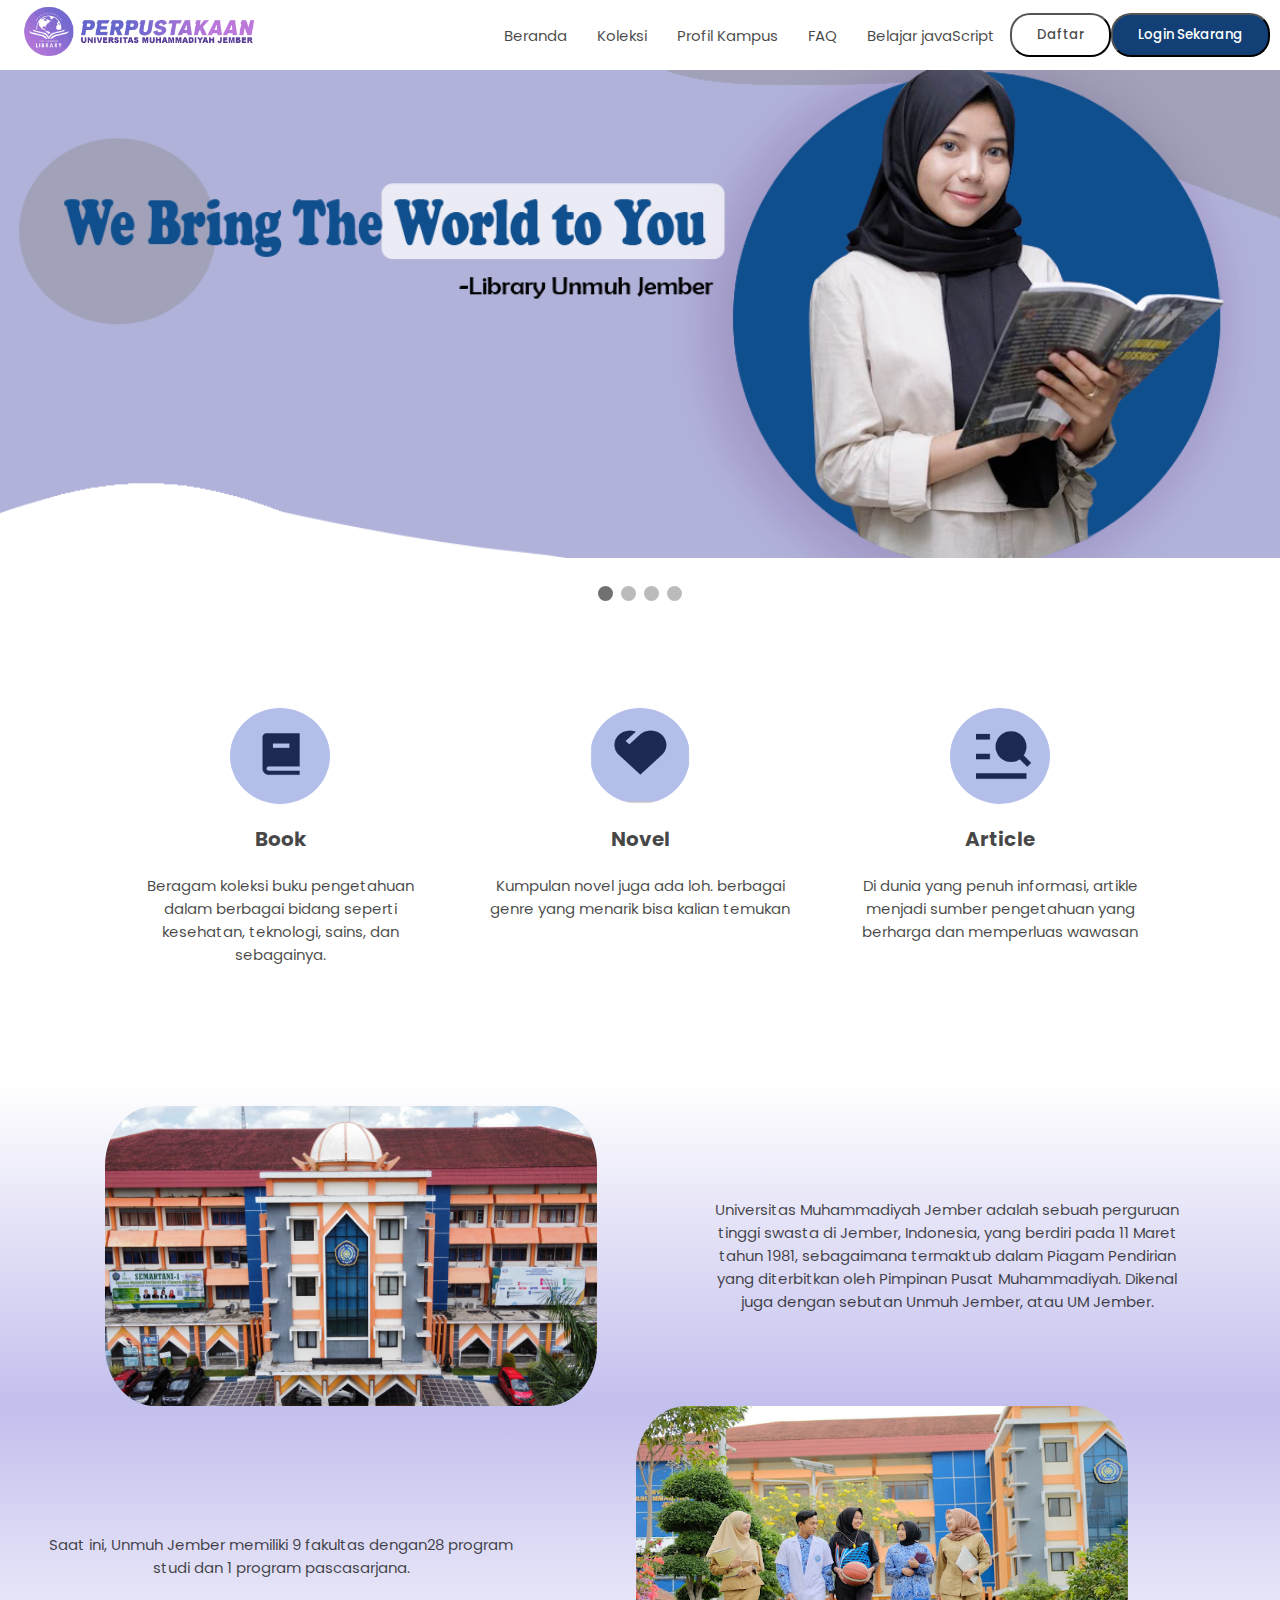
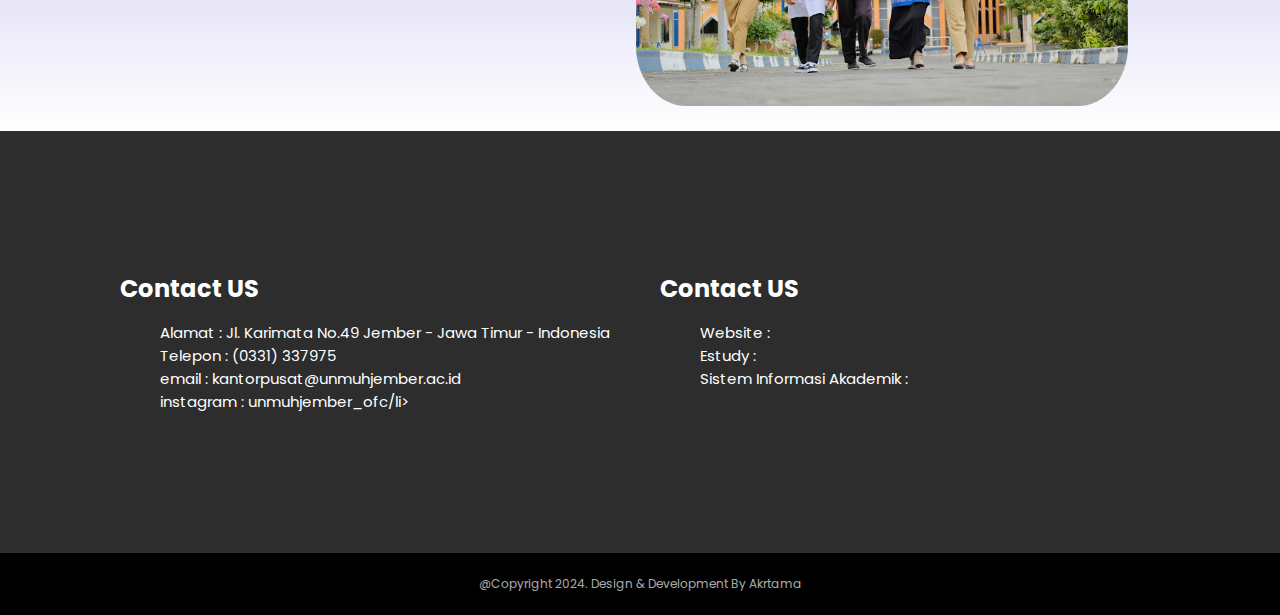
==== index.html @ 310d50aa "Tugas JavaScript" ====
<!DOCTYPE html>
<html lang="en">
<head>
    <meta charset="UTF-8">
    <meta name="viewport" content="width=device-width, initial-scale=1.0">
    <title>Document</title>
    <link rel="stylesheet" href="src/css/style.css">
    <link href="https://fonts.googleapis.com/css2?family=Poppins:ital,wght@0,100;0,200;0,300;0,400;0,500;0,600;0,700;0,800;0,900;1,100;1,200;1,300;1,400;1,500;1,600;1,700;1,800;1,900&display=swap" rel="stylesheet">
</head>
<body>
    <nav>
        <img src="src/image/logo_perpus.png" alt="logo" height="60px">
        <ul>
            <li><a href="">Beranda</a></li>
            <li><a href="#koleksi">Koleksi</a></li>
            <li><a href="#profil">Profil Kampus</a></li>
            <li><a href="">FAQ</a></li>
            <li><a href="/jsdasar.html">Belajar javaScript</a></li>
            <a href="/form.html"><button id="btn-registrasi">Daftar</button></a>
            <a href="#login"><button>Login Sekarang</button></a>
        </ul>
    </nav>
    <div class="carousel-container">
        <div class="mySlide fade">
            <img src="src/image/slide_1.png" alt="" width="100%" >
        </div>
        <div class="mySlide fade">
            <img src="src/image/slide_2.png" alt="" width="100%">
        </div>
        <div class="mySlide fade">
            <img src="src/image/slide_3.png" alt="" width="100%">
        </div>
        <div class="mySlide fade">
            <img src="src/image/slide_4.png" alt="" width="100%">
        </div>
       
    </div>
   
    <br>
    <div style="text-align:center">
        <span class="dot"></span> 
        <span class="dot"></span> 
        <span class="dot"></span> 
        <span class="dot"></span> 
      </div>

<div class="content-koleksi" id="koleksi">
    <div class="row">
        <div class="col-3">
            <a href="jsdasar.html"><img  src="src/image/book.png" alt="" ></a><h2>Book</h2>
            <p>Beragam koleksi buku pengetahuan dalam berbagai bidang seperti kesehatan, teknologi, sains, dan sebagainya.</p>
        </div>
        <div class="col-3">
            <img src="src/image/novel.png" alt=""><h2>Novel</h2>
            <p>Kumpulan novel juga ada loh. berbagai genre yang menarik bisa kalian temukan</p>
        </div>
        <div class="col-3">
            <img src="src/image/artikel.png" alt=""><h2>Article</h2>
            <p>Di dunia yang penuh informasi, artikle menjadi sumber pengetahuan yang berharga dan memperluas wawasan</p>
        </div>
    </div>
</div>
<div class="content-profil" id="profil">
    <div class="profil1 ">
    <img src="src/image/profil_unmuh.jpg" alt="" id="image_profil1">
    <p>Universitas Muhammadiyah Jember adalah sebuah perguruan tinggi swasta di Jember, Indonesia, yang berdiri pada 11 Maret tahun 1981, sebagaimana termaktub dalam Piagam Pendirian yang diterbitkan oleh Pimpinan Pusat Muhammadiyah. Dikenal juga dengan sebutan Unmuh Jember, atau UM Jember.</p>
</div>
<div class="profil1">
    <p style="padding-left: 10px;">
        Saat ini, Unmuh Jember memiliki 9 fakultas dengan28 program studi dan 1 program pascasarjana.
        </p>
    <img style="text-align: right;" src="src/image/jurusan.jpg" alt="">
</div>
</div>
<footer>
    <div class="row">
        <div class="col-5">
            <div class="contact">
                <h2>Contact US
            <ul>
                <li>Alamat : Jl. Karimata No.49 Jember - Jawa Timur - Indonesia </li>
                <li>Telepon : (0331) 337975</li>
                <li>email : kantorpusat@unmuhjember.ac.id</li>
                <li>instagram : unmuhjember_ofc/li>
            </ul>
        </h2>
        </div>
        </div>
            <div class="col-5">
                <div class="system">
                    <h2>Contact US
                <ul>
                    <li>Website :</li>
                    <li>Estudy :</li>
                    <li>Sistem Informasi Akademik :</li>
                </ul>
            </h2>
            </div>
    
</div>
</footer>
<div class="sub-footer">
    <p>@Copyright 2024. Design & Development By Akrtama</p>
</div> 
<script src="src/javaScript/main.js"></script>
</body>

</html>
---- src/css/style.css ----
:root {
    --button-color: #124076;
    --font-color:rgba(0, 0, 0, 0.719);

  }
*{
    font-family: "Poppins", sans-serif;
  }
body{
    margin: 0;
    padding: 0;
}
nav{
    
    display: flex;
    position: fixed;
    justify-content: space-between;
    padding-left: 20px;
    height: 70px;
    z-index: 1;
    background-color: white;
    width: 100%;
}
nav img{
    padding-top: 2px;
}
nav ul {
    display: flex;
    list-style: none;
    text-decoration: none;
    align-items: center;
    justify-content: center;
    padding-right: 30px;

}
nav ul li{
    padding: 0px 15px;

}
nav ul li a{
    font-size: 15px;
    text-decoration: none;
    color: var(--font-color);
    
}
nav ul button {
    padding: 10px 25px;
    background-color:var(--button-color);
    color: white;
    border-radius: 20px;
    font-size: 16;
    font-weight: 500;
}
nav ul button:hover {
    padding: 10px 25px;
    background-color:var(--button-color);
    color: white;
    border-radius: 20px;
    font-size: 16;
    font-weight: 700;
}
#btn-registrasi{
    background-color: transparent;
    color: var(--font-color);
}
#btn-registrasi:hover{
    background-color: var(--button-color);
    color: white;
}
/*
index
*/

.carousel-container {
    width: 100%;
    position: relative;
    margin: auto;
    padding-top: 70px;
    
}
.mySlide{
    display: none;
}
img {
    vertical-align: middle;
}
.dot   {
    height: 15px;
    width: 15px;
    margin: 0 2px;
    background-color: #bbb;
    border-radius: 50%;
    display: inline-block;
    transition: background-color 0.6s ease;
}
.active {
    background-color: #717171;
  }
.fade {
    animation-name: fade;
    animation-duration: 2s;
  }

@keyframes fade{
    from {opacity: 50%;}
    to {opacity: 100%;}
}


.content-koleksi{
    padding:20px;
}

.row{
    display:flex;
    margin: 80px;
    justify-content: center;
    
    
}
.col-3{
    width: 30%;
    text-align: center;
    padding: 0px 25px;
    
}
.col-3 img{
    border-radius: 50%;
    width: 100px;
}
.col-3 h2 {
    margin: 20px;
    font-size: 20px;
    font-weight: bold;
    color:var(--font-color);
    font-family: "Poppins", sans-serif;
}
.col-3 p{
    color: var(--font-color);
    font-family: "Poppins", sans-serif;
    font-size: 15px;
}

.col-5 {
    width: 50%;
    padding:20px;
}
.col-5 ul{
    list-style: none;
    font-size: 15px;
    font-weight: normal;

}

.content-profil {
    background-image: linear-gradient(to bottom, #ffffff, #8b84dd85,#ffffff);
    padding: 25px;
}
.content-profil img{
    position: relative;
    width: 40%;
    height: 300px;
    border-radius: 20%;
    padding: 0 80px;
    animation: pulse 6s ease-in-out ;

}
@keyframes pulse{
    0%{
        transform: translate(-50%, -50%) scale(1);
        opacity: 1;
    }
    50%{
        transform:  scale(1.2);
        opacity: 0.7;
    }
    100%{
        transform: scale(1);
        opacity: 1;
    }
}
.profil1{
    display: inline-block;
    border-radius: 5%;
    width: 100%;
    position: relative;
    
}
.profil1 p {
    padding-right: 25px;
    padding-left: 20px;
    display:inline-block;
    vertical-align: middle;
    width: 40%;
    color: var(--font-color);
    font-family: "Poppins", sans-serif;
    font-size: 15px;
    text-align: center;

}

footer{
    background-color: #000000d2;
    color: white;
    height: 100%;
    padding: 20px;
    margin: 0%;
}
.sub-footer {
    background-color: black;
    color:rgba(255, 255, 255, 0.678);
    width: 100%;
    text-align: center;
    padding: 10px 0px;
    font-size: 12px;
}

/*
form
*/
section{
    position: relative;
    margin: auto;
    width: 100%;
    padding-top :100px;
}
section h1{
    text-align: center;
    color: var(--font-color);
    font-size: 30px;

}

input, 
textarea
{
    width: 100%;
    height: 20px;
    padding: 10px;
    margin: 2px;
    border-radius: 10px;
}
select{
    padding: 10px;
    width: 100%;
    margin: 2px;
    border-radius: 10px;
    
}
#alamat{
    height: 100px;
}
#jk,
#hobi{
    margin: 10px;
    width: 20px;
}

label{
    padding: 10px;
}

.parent-section{
    display: flex;
    padding: 0px 40px;
}
.section50{
    width: 45%;
    align-items: center;
    justify-content: space-between;
    padding: 30px;
}
.btn-submit{
text-align: center;
padding: 30px;
}

.btn-submit button{
    padding: 10px 20px;
    border-radius: 20px;
    background-color: var(--button-color);
    color: white;
    font-weight: medium;
    
}
.btn-submit button:hover{
    padding: 10px 20px;
    border-radius: 20px;
    background-color: var(--button-color);
    color: white;
    font-weight: bold;
    
}
.content-js{
    margin: 0px 200px;
}
.content-js input{
    width: 50px;
    padding: 5px;
    border: 1px solid var(--font-color);
    border-radius: 10px;
    height: 10px;
}
.class-operator{
    display: flex;
    align-items: center;
    justify-content: space-between;
    width: 400px;
    
}
.class-pop{
    display: flex;
    align-items: center;
    justify-content: space-between;
    width: 400px;
    
}
.class-operator p {
    margin: 0px 10px;

}
.content-js img{
    text-align: center;
    width: 100%;
}
.class-operator button {
    padding: 5px 20px;
    border-radius: 20px;
    background-color: none;
    color: var(--font-color);
}
.class-operator button:hover {
    padding: 5px 20px;
    border-radius: 20px;
    background-color: var(--button-color);
    color: white;
}
.class-pop button {
    padding: 10px 20px;
    border-radius: 20px;
    color: white;
    background-color: var(--button-color);
    font-size: 20px;
}
.class-pop button:hover {
    padding: 10px 20px;
    border-radius: 20px;
    background-color: transparent;
    color: var(--button-color);
    font-size: 20px;
}
/*
.section50{ 
    display: flex;
}*/
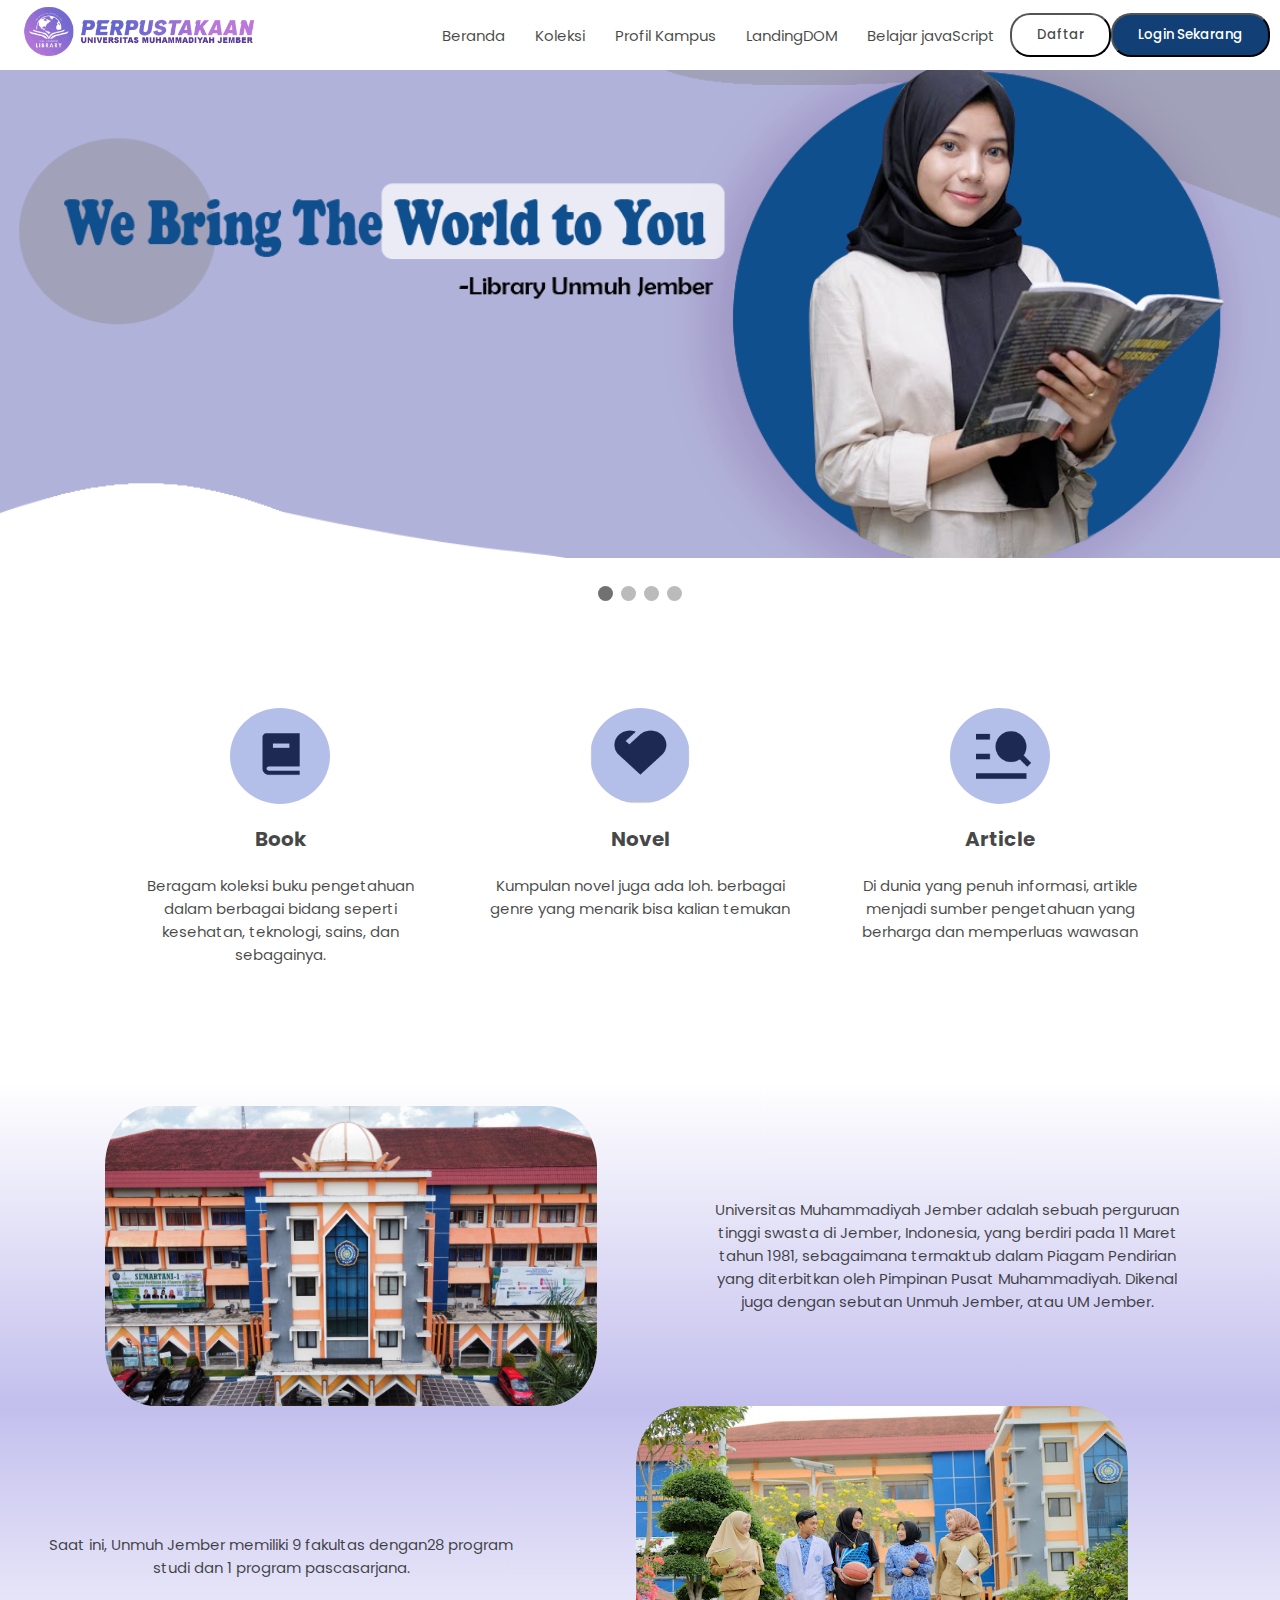
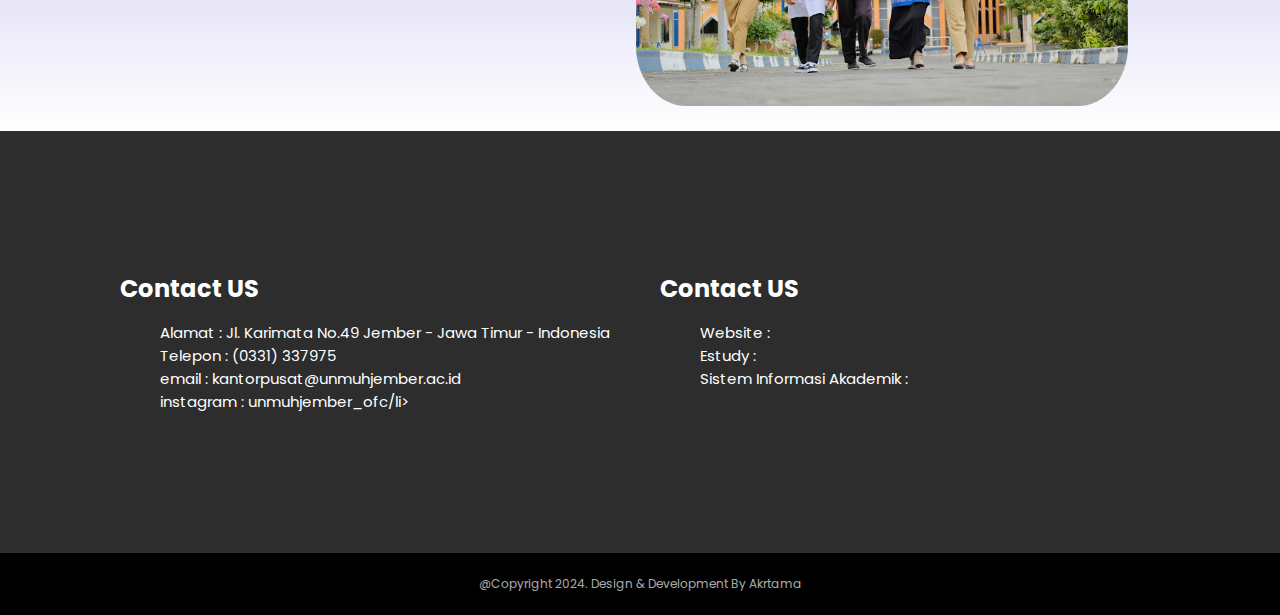
==== commit bd41e1c6: "Update index" ====
--- a/index.html
+++ b/index.html
@@ -14,9 +14,9 @@
             <li><a href="">Beranda</a></li>
             <li><a href="#koleksi">Koleksi</a></li>
             <li><a href="#profil">Profil Kampus</a></li>
-            <li><a href="">FAQ</a></li>
-            <li><a href="/jsdasar.html">Belajar javaScript</a></li>
-            <a href="/form.html"><button id="btn-registrasi">Daftar</button></a>
+            <li><a href="JavaScriptDOM/landingDOM.html">LandingDOM</a></li>
+            <li><a href="jsdasar.html">Belajar javaScript</a></li>
+            <a href="form.html"><button id="btn-registrasi">Daftar</button></a>
             <a href="#login"><button>Login Sekarang</button></a>
         </ul>
     </nav>
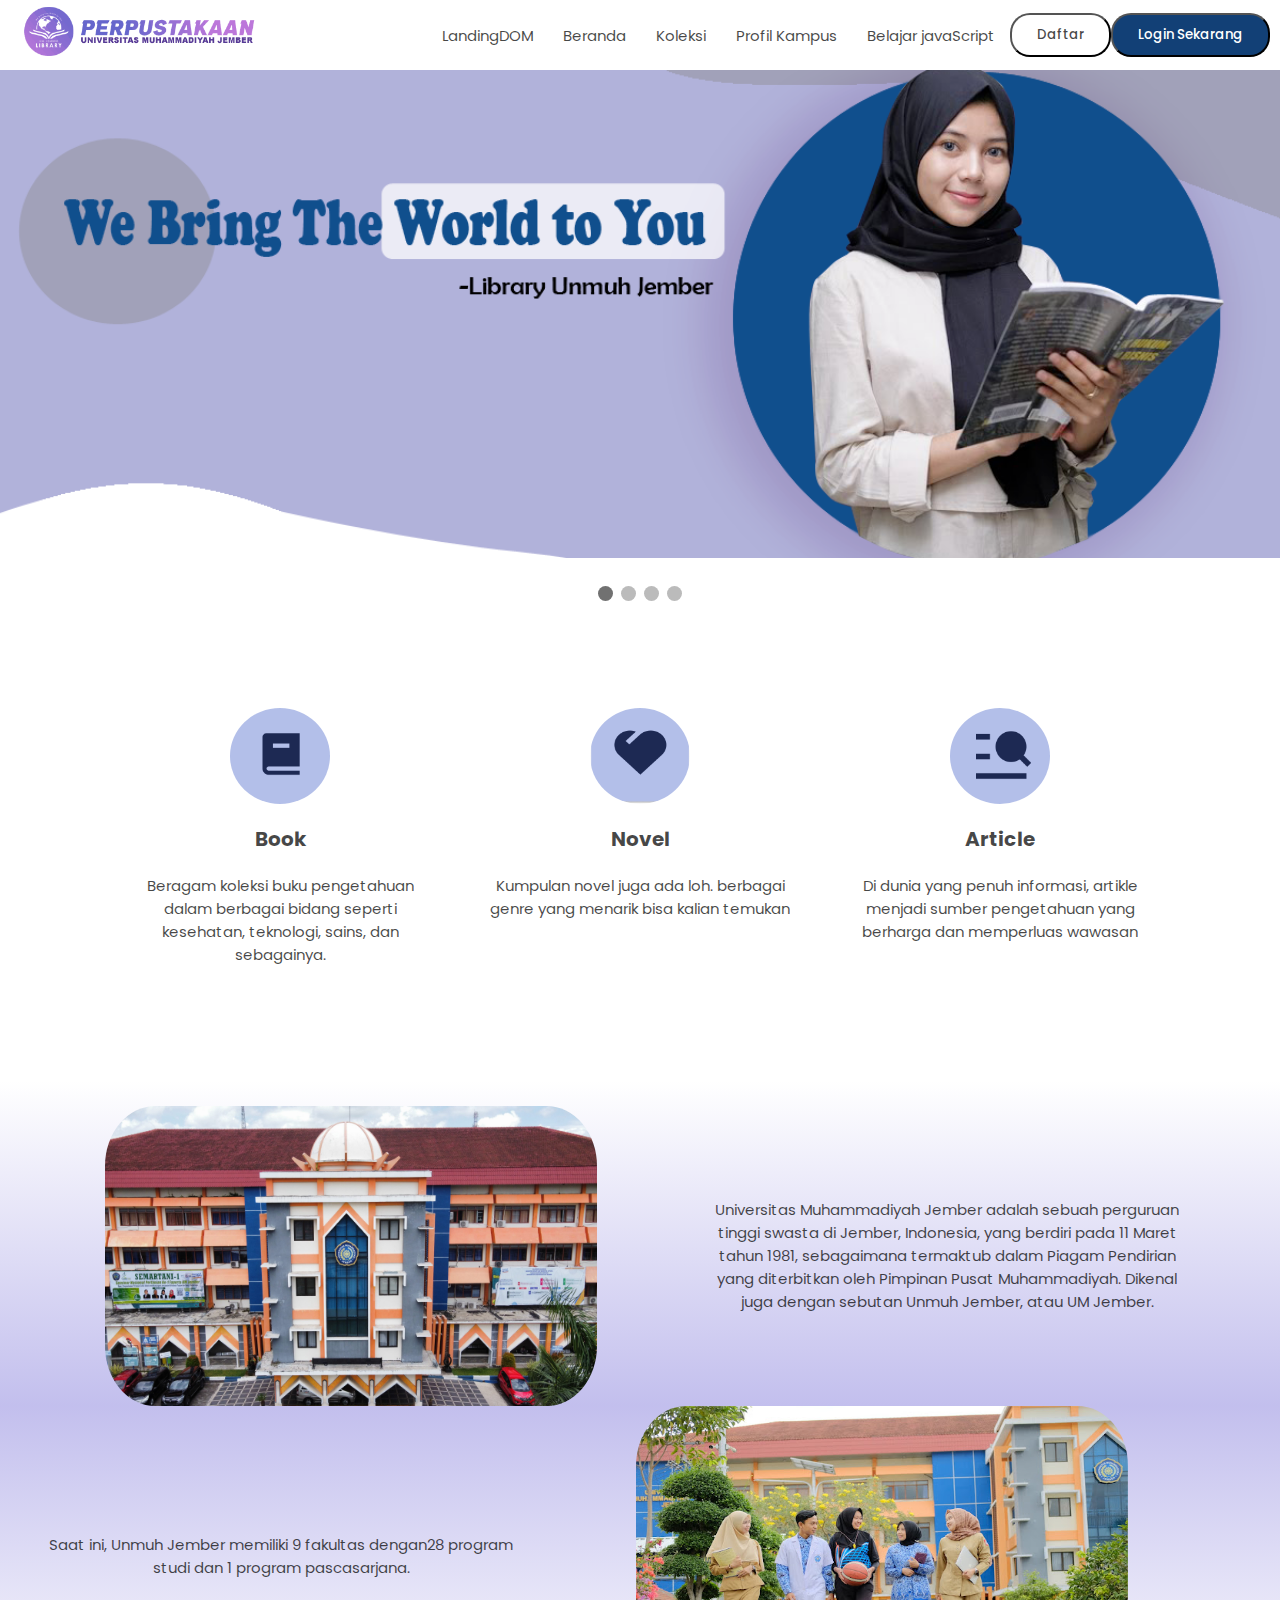
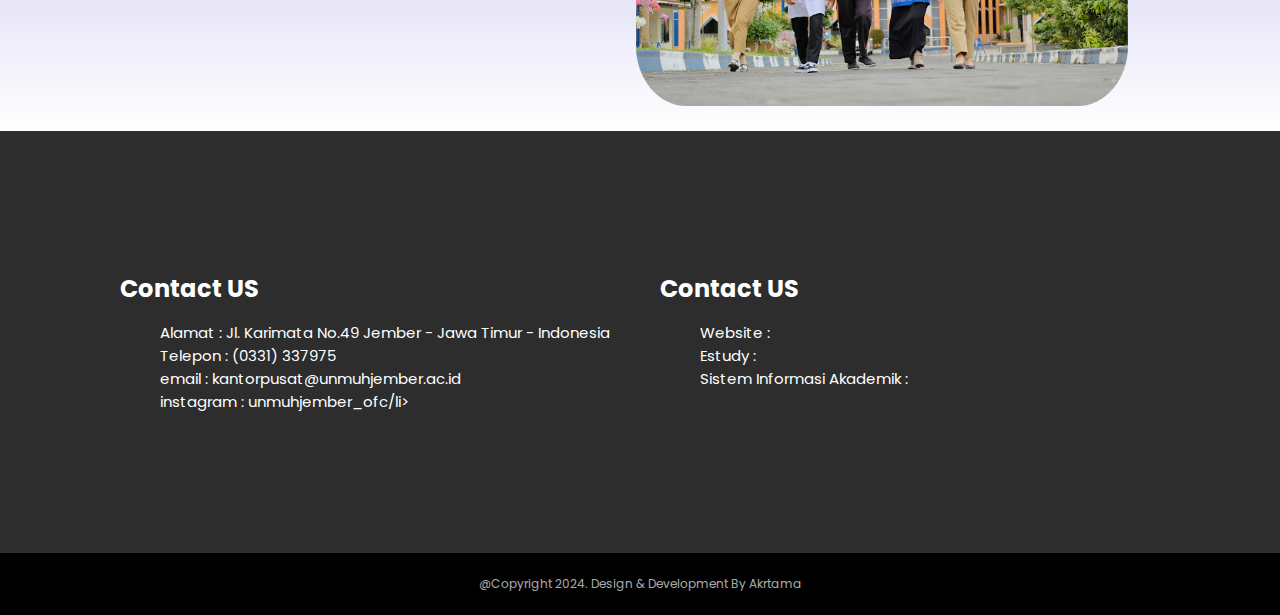
==== commit 7b4523ef: "Tugas 8 product Array api" ====
--- a/index.html
+++ b/index.html
@@ -11,10 +11,10 @@
     <nav>
         <img src="src/image/logo_perpus.png" alt="logo" height="60px">
         <ul>
+            <li><a href="JavaScriptDOM/landingDOM.html">LandingDOM</a></li>
             <li><a href="">Beranda</a></li>
-            <li><a href="#koleksi">Koleksi</a></li>
+            <li><a href="productArray.html">Koleksi</a></li>
             <li><a href="#profil">Profil Kampus</a></li>
-            <li><a href="JavaScriptDOM/landingDOM.html">LandingDOM</a></li>
             <li><a href="jsdasar.html">Belajar javaScript</a></li>
             <a href="form.html"><button id="btn-registrasi">Daftar</button></a>
             <a href="#login"><button>Login Sekarang</button></a>
--- a/src/css/style.css
+++ b/src/css/style.css
@@ -349,7 +349,94 @@
     color: var(--button-color);
     font-size: 20px;
 }
-/*
-.section50{ 
-    display: flex;
-}*/+
+/*prudukArray*/
+#listProduk{
+    display: flex;
+    justify-content: center;
+    flex-wrap: wrap;
+    padding: 0px 20px;
+
+}
+.card{
+    height: 500px;
+    width: 180px;
+    text-align: center;
+    border: 1px solid none;
+    border-radius: 20px;
+    margin: 10px;
+    
+}
+.card-image{
+    padding-top: 20px;
+    height: 224px;
+  
+}
+.card-image img {
+    height: 100%;
+    box-shadow: 3px 8px 10px rgba(95, 84, 84, 0.5);
+    
+}
+
+.card-title{
+    font-family: "Poppins", sans-serif;
+    font-size: 14px;
+    font-weight: medium;
+    text-transform:uppercase;
+}
+.card-text {
+    width: 180px; 
+    white-space: nowrap; 
+    overflow: hidden; 
+    text-overflow: ellipsis;
+    font-family: "Poppins", sans-serif;
+    font-size: 12px;
+    font-weight: normal;
+    padding-bottom :10px;
+}
+
+.btn-buy{
+    border: none;
+    background-color: rgb(21, 190, 21);
+    padding:10px 20px;
+    font-size: 12px;
+    font-weight: medium;
+    border-radius: 20px;
+    text-decoration: none;
+    color: rgb(0, 0, 0);
+
+}
+.btn-buy:hover {
+    border: none;
+    background-color: rgb(253, 239, 44);
+    padding:12px 22px;
+    font-size: 13px;
+    font-weight: bold;
+    border-radius: 20px;
+    text-decoration: none;
+    color: rgb(7, 7, 7);
+    
+}
+.banner{
+    position: relative;
+    
+}
+.title-baner{
+    position: absolute;
+    padding-top:120px;
+    padding-left: 200px;
+    font-family: "Madimi One", sans-serif;
+    font-weight: 400;
+    font-style: normal;
+    font-size: 50px;
+    color: var(--font-color);
+}
+#p-banner{
+    position: absolute;
+    padding-top:200px;
+    padding-left: 200px;
+    width: 400px;
+    font-family:"Poppins", sans-serif ;
+    font-size: 14px;
+    color: rgba(0, 0, 0, 0.705);
+}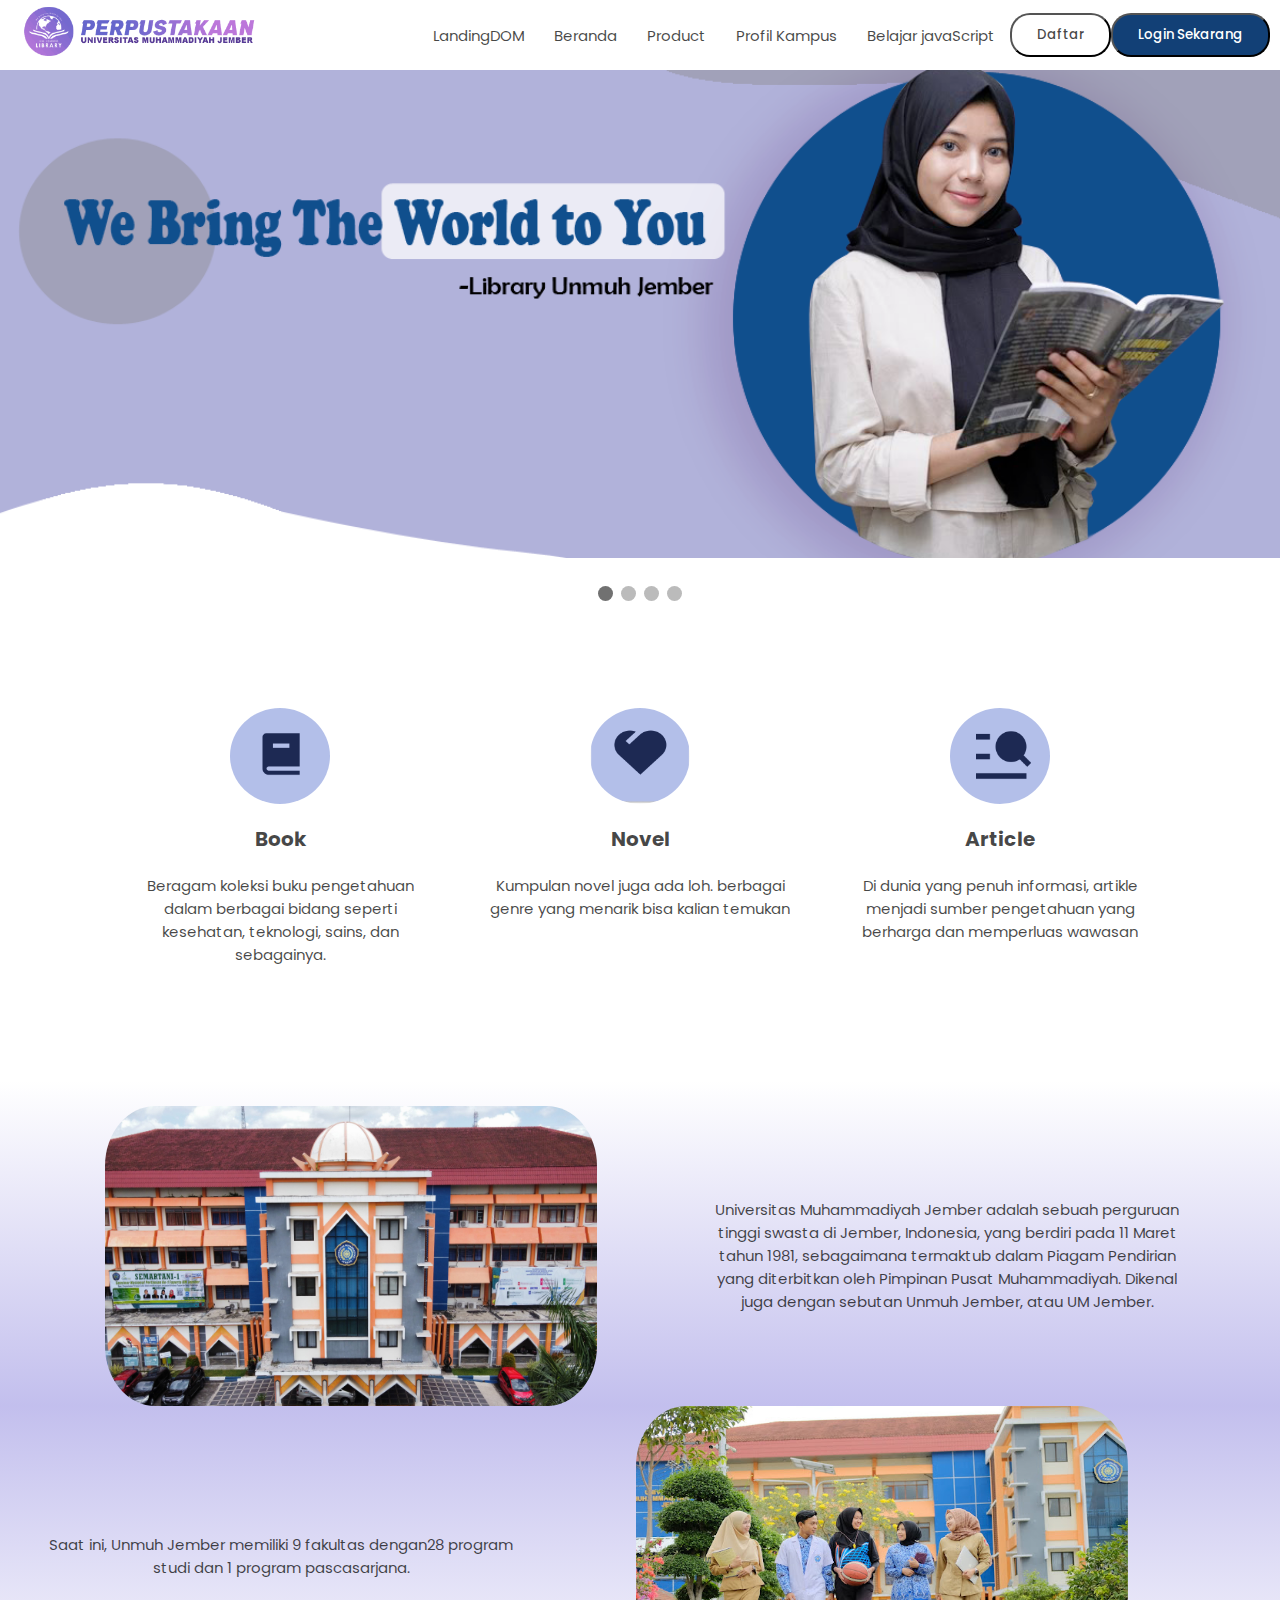
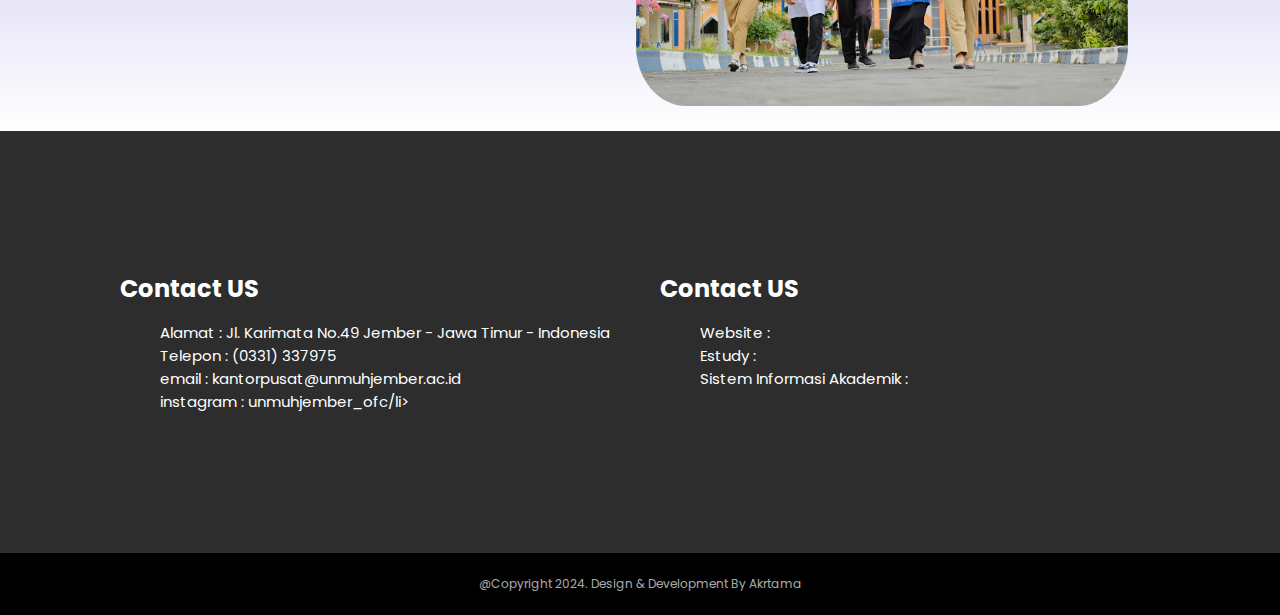
==== commit aeaf5ecf: "Tugas 8 produkApi" ====
--- a/index.html
+++ b/index.html
@@ -13,7 +13,7 @@
         <ul>
             <li><a href="JavaScriptDOM/landingDOM.html">LandingDOM</a></li>
             <li><a href="">Beranda</a></li>
-            <li><a href="productArray.html">Koleksi</a></li>
+            <li><a href="productApi.html">Product</a></li>
             <li><a href="#profil">Profil Kampus</a></li>
             <li><a href="jsdasar.html">Belajar javaScript</a></li>
             <a href="form.html"><button id="btn-registrasi">Daftar</button></a>
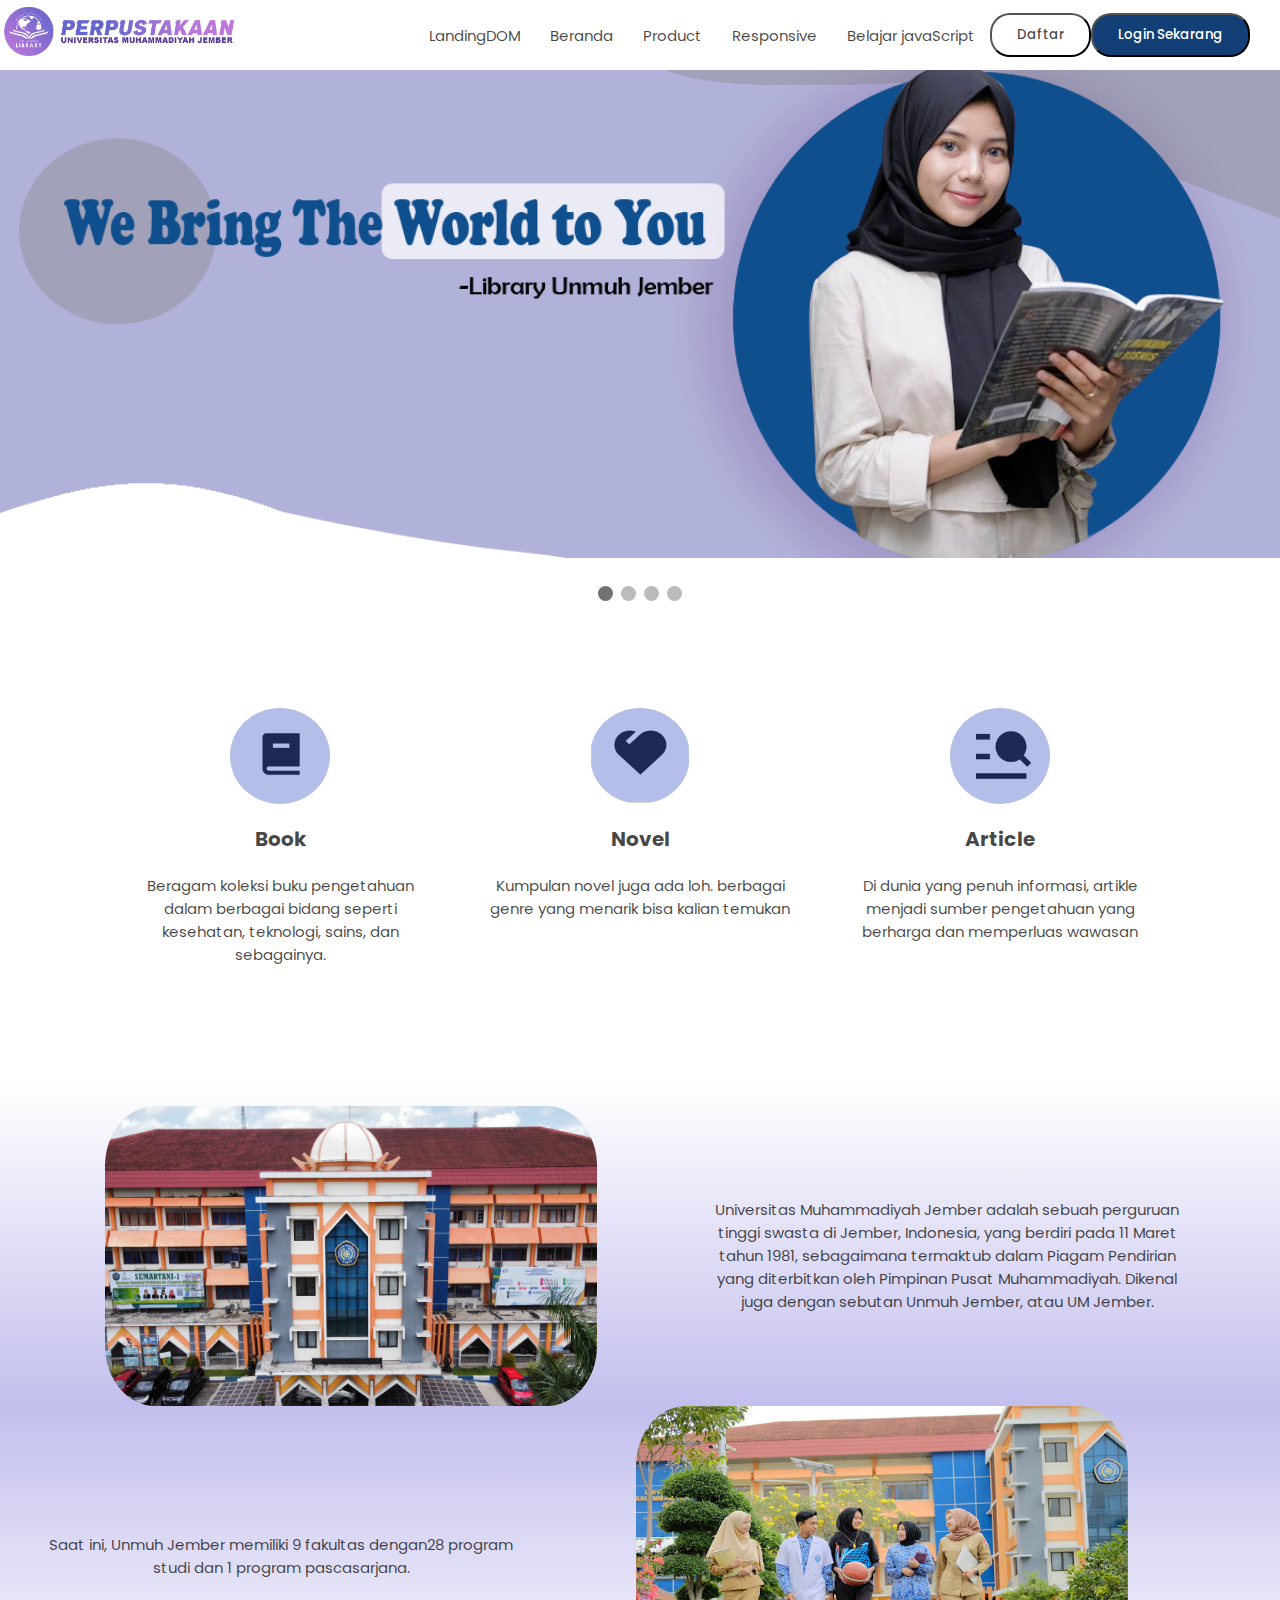
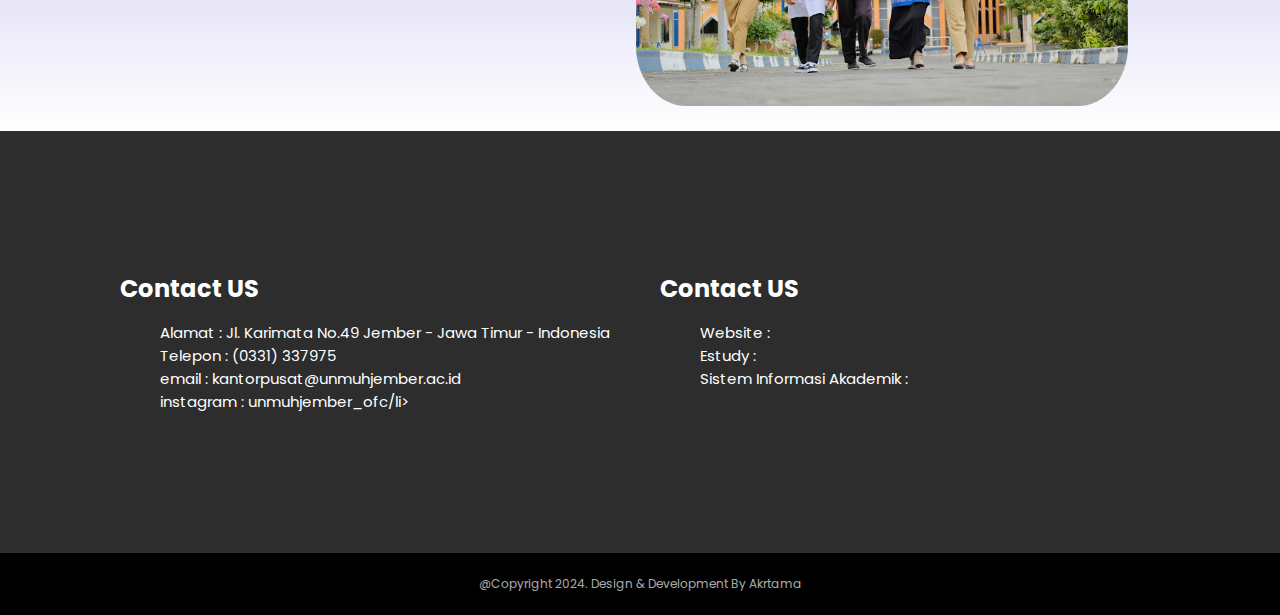
==== commit cafb0348: "tugas 9" ====
--- a/index.html
+++ b/index.html
@@ -14,10 +14,10 @@
             <li><a href="JavaScriptDOM/landingDOM.html">LandingDOM</a></li>
             <li><a href="">Beranda</a></li>
             <li><a href="productApi.html">Product</a></li>
-            <li><a href="#profil">Profil Kampus</a></li>
+            <li><a href="product-responsive.html">Responsive</a></li>
             <li><a href="jsdasar.html">Belajar javaScript</a></li>
             <a href="form.html"><button id="btn-registrasi">Daftar</button></a>
-            <a href="#login"><button>Login Sekarang</button></a>
+            <a href="login-responsive.html"><button>Login Sekarang</button></a>
         </ul>
     </nav>
     <div class="carousel-container">
--- a/src/css/style.css
+++ b/src/css/style.css
@@ -15,7 +15,6 @@
     display: flex;
     position: fixed;
     justify-content: space-between;
-    padding-left: 20px;
     height: 70px;
     z-index: 1;
     background-color: white;
@@ -66,6 +65,15 @@
 #btn-registrasi:hover{
     background-color: var(--button-color);
     color: white;
+}
+.icon-menu {
+    display : flex;
+    font-size :25px;
+    align-items: center;
+    font-weight: bold;
+}
+.nav-mobile{
+    display: none;
 }
 /*
 index
@@ -358,6 +366,13 @@
     padding: 0px 20px;
 
 }
+
+.menu-icon {
+   display: none;
+}
+.icon-menu i, .icon-menu h4{
+    display: none;
+}
 .card{
     height: 500px;
     width: 180px;
@@ -439,4 +454,233 @@
     font-family:"Poppins", sans-serif ;
     font-size: 14px;
     color: rgba(0, 0, 0, 0.705);
+}
+
+/*Responsive design*/
+@media only screen and (max-width: 838px){
+    nav{
+        flex-wrap: wrap;
+    }
+    nav ul {
+        background-color: #ffffff;
+        margin-top: 0;
+        flex-direction: column;
+        width: 100%;
+        padding-bottom: 20px;
+     }
+     nav ul.hidden {
+      display: none;  
+     }
+     nav ul li{
+        
+        padding: 20px 0px;
+    
+    }
+    .nav-mobile{
+        display: none;
+    }
+     .menu-icon {
+        font-size: 35px;
+        font-weight: bold;
+        padding: 0 20px;
+        display: flex;
+        align-items: center;
+    }
+    .title-baner{
+       display: none;
+    }
+    #p-banner{
+      display: none;
+    }
+}
+@media only screen and (max-width: 576px){
+    #listProduk{
+        background-color: #be6eff;
+        display: flex;
+        justify-content: center;
+        flex-wrap: wrap;
+        padding: 90px 2px;
+    
+    }
+    .menu-icon {
+        display: none;
+    }
+    .card{
+        height: 440px;
+        width: 180px;
+        text-align: center;
+        border: 1px solid none;
+        border-radius: 20px;
+        margin: 10px;
+        
+    }
+    .card-image{
+        padding-top: 20px;
+        height: 200px;
+      
+    }
+    nav{
+    
+        display: flex;
+        position: fixed;
+        justify-content: center;
+        height: 90px;
+        z-index: 1;
+        background-color: #ffffff;
+        width: 100%;
+        box-shadow: 3px 8px 12px rgba(95, 84, 84, 0.5);
+    }
+  
+    nav ul {
+       display: none;
+    
+    }
+   .icon-menu img {
+    justify-content: center;
+   }
+   
+    .title-baner, .baner, #p-banner, .sub-title{
+        display: none;
+    }
+    .nav-mobile {
+        display: flex;
+        justify-content: center;
+        background-color: #ffffff;
+    }
+    .nav-mobile ul {
+        display: flex;
+        list-style: none;
+        text-decoration: none;
+        align-items: center;
+        justify-content: center;
+        padding-right: 30px;
+    }
+    .nav-mobile ul li {
+        padding: 0px 20px;
+    }
+    .nav-mobile ul li a  {
+        font-size: 20px;
+        text-decoration: none;
+    }
+    .nav-mobile ul li i {
+        font-size: 25px;
+    }
+}
+    
+
+/*Login*/
+
+
+.card-parentlogin {
+    justify-content: center;
+    display: flex;
+    align-items: center;
+  
+ 
+}
+.card-login {
+    position: relative;
+    text-align: center;
+    background-color: rgba(255, 255, 255, 0.247);
+    border: 1px solid none;
+    box-shadow: 5px 5px 10px rgb(99, 96, 100);
+    padding: 20px 20px;
+    border-radius: 20px;
+    margin: 10px;
+    width: 500px;
+    
+}
+.card-login h2, 
+.card-login p{
+    text-align: center;
+    margin:20px 0;
+}
+.card-login input{
+    width: 90%;
+    margin: 10px;
+}
+.card-login #remember{
+    text-align: start;
+    width: 20px;
+    margin-right: 0;
+}
+.card-login a, .card-login span {
+    padding: 10px;
+}
+.btn-lgn {
+    text-align: center;
+    width: 30%;
+    padding: 10px 20px;
+    margin: 20px 0px;
+    background-color: var(--button-color);
+    color: white;
+    border-radius: 20px;
+
+}
+
+@media only screen and (max-width: 862px){
+    .card-login {
+        position: relative;
+        text-align: center;
+        background-color: rgba(255, 255, 255, 0.247);
+        border: 1px solid none;
+        box-shadow: 5px 5px 10px rgb(99, 96, 100);
+        padding: 20px 20px;
+        border-radius: 20px;
+        margin: 10px;
+        width: 400px;
+        
+    }
+    .card-login p{
+        text-align: center;
+        margin:40px 0;
+        padding-bottom: 30px;
+    }
+    #password {
+        margin-bottom: 40px;
+    }
+    .btn-lgn {
+
+        width: 50%;
+        padding: 10px 20px;
+        margin: 50px 0px;
+        background-color: var(--button-color);
+        color: white;
+        border-radius: 20px;
+        font-size: 14px;
+    
+    }
+    
+}@media only screen and (max-width: 546px){
+    .card-login {
+        position: relative;
+        text-align: center;
+        background-color: rgba(255, 255, 255, 0.247);
+        border: 1px solid none;
+        box-shadow: 5px 5px 10px rgb(99, 96, 100);
+        padding: 20px 25px;
+        border-radius: 20px;
+        margin: 10px;
+        width: 300px;
+        
+    }
+    .card-login p{
+        text-align: center;
+        margin:40px 0;
+        padding-bottom: 30px;
+    }
+    #password {
+        margin-bottom: 40px;
+    }
+    .btn-lgn {
+
+        width: 50%;
+        padding: 10px 20px;
+        margin: 50px 0px;
+        background-color: var(--button-color);
+        color: white;
+        border-radius: 20px;
+        font-size: 14px;
+    
+    }
 }